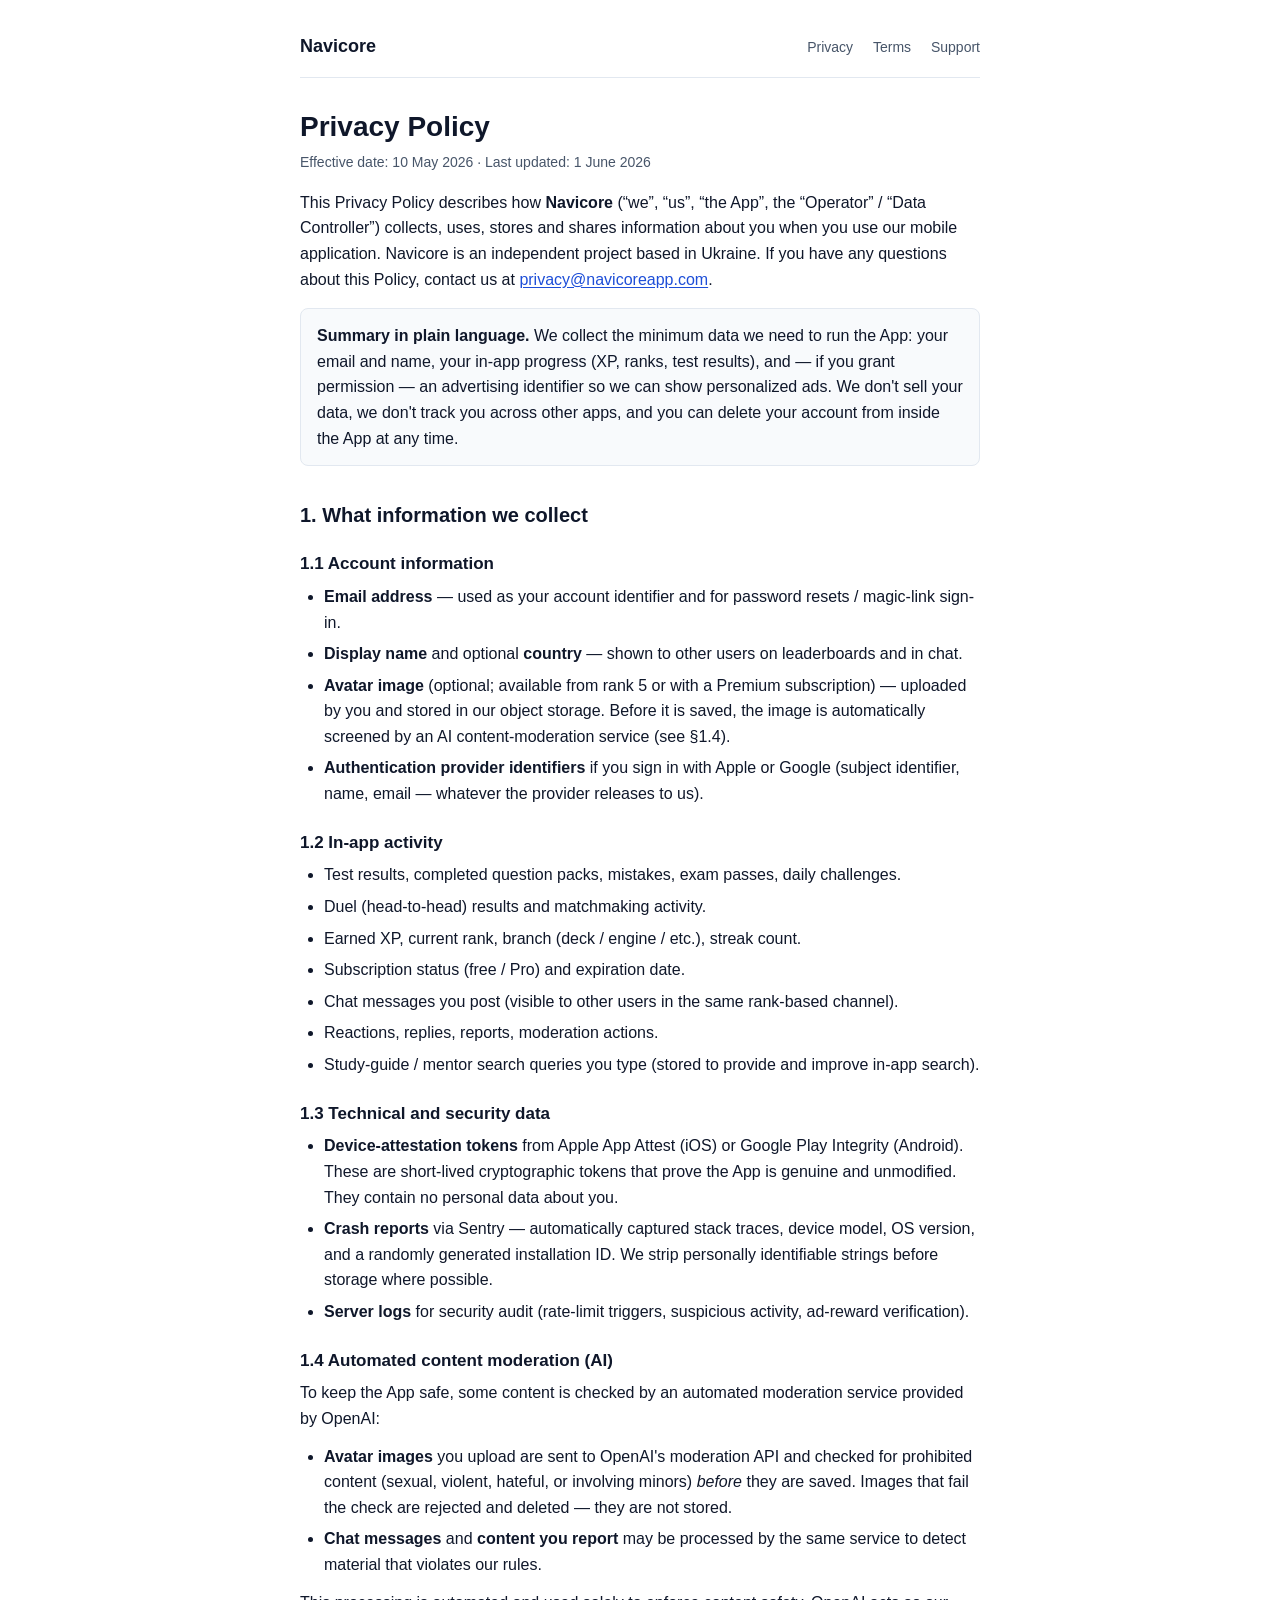
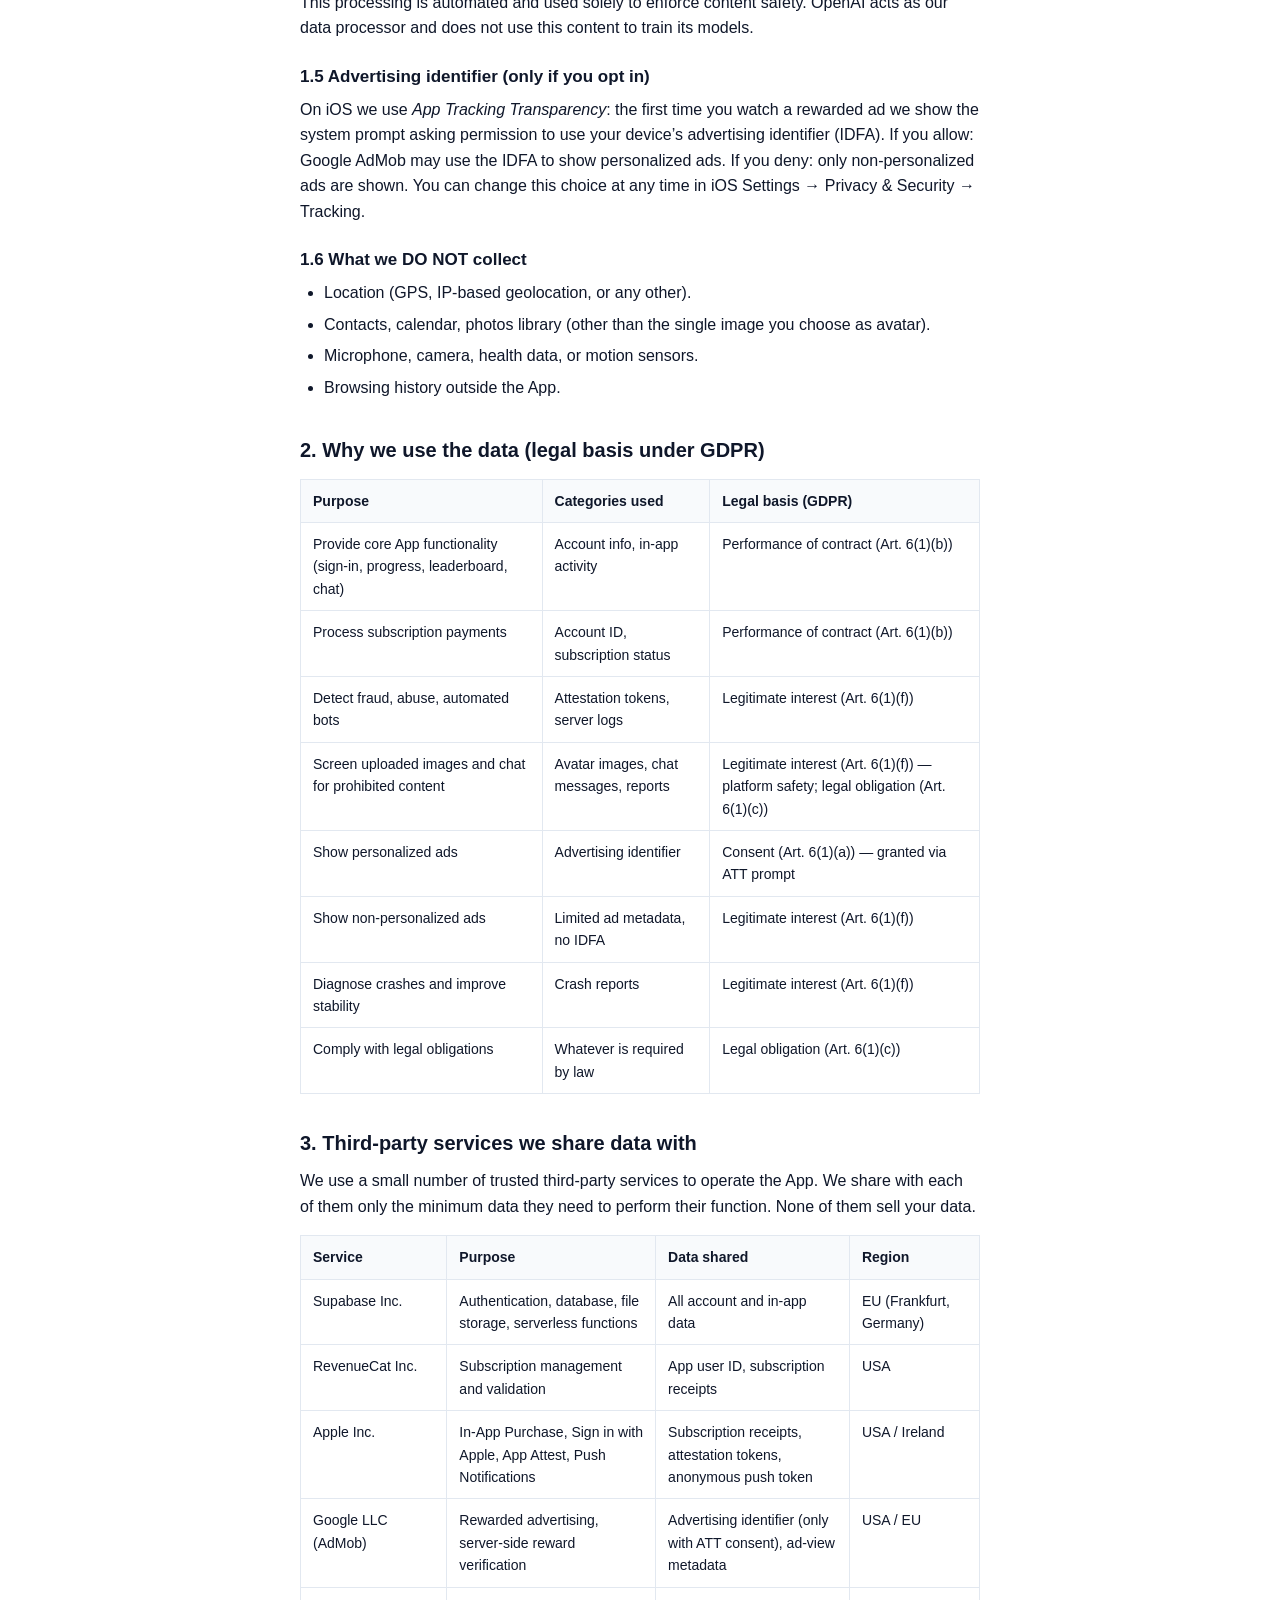
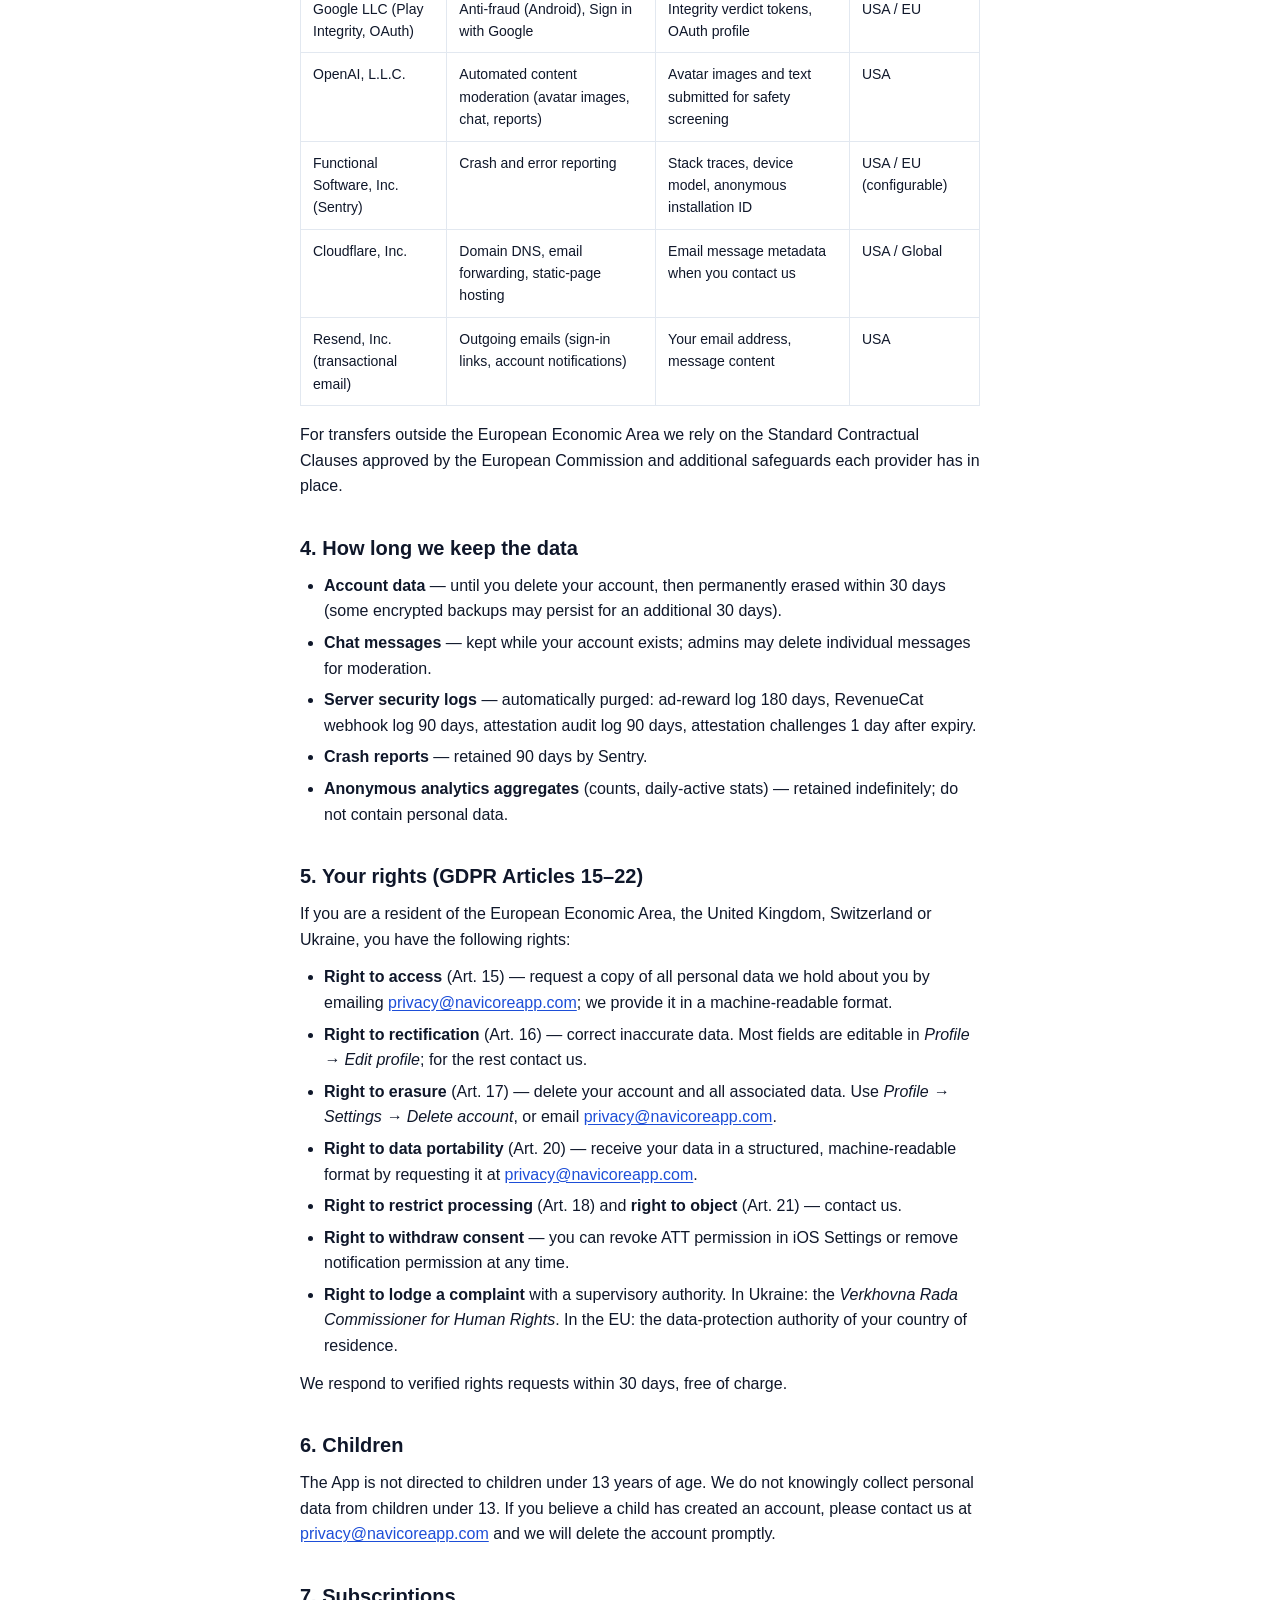
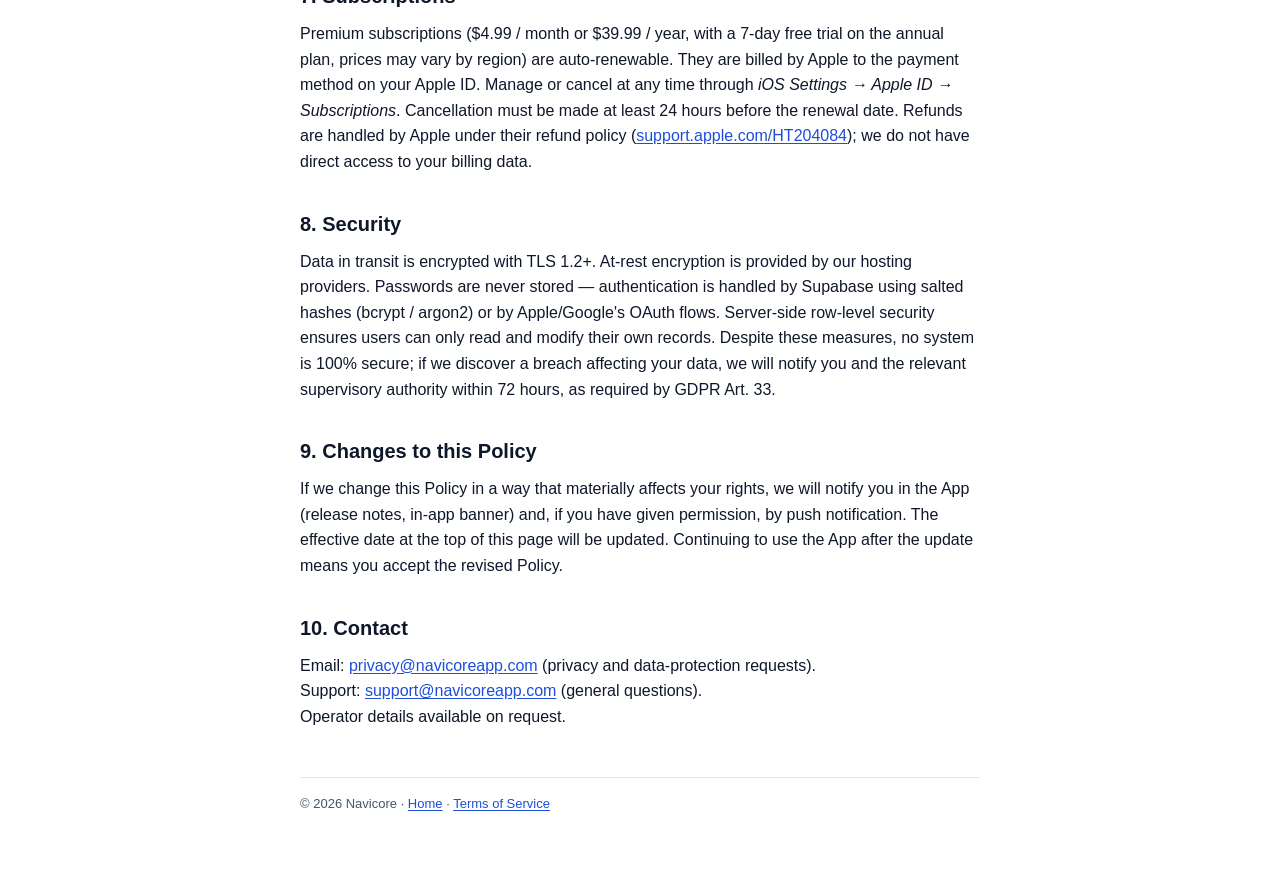
==== en/privacy/index.html @ 6b127b78 "chore: restructure for GitHub Pages (relative paths, directory clean URLs) Serve correctly as a GitH" ====
<!doctype html>
<html lang="en">
<head>
  <meta charset="utf-8">
  <meta name="viewport" content="width=device-width, initial-scale=1">
  <title>Privacy Policy — Navicore</title>
  <link rel="stylesheet" href="../../style.css">
</head>
<body>
  <main class="container">
    <header>
      <a class="brand" href="../../">Navicore</a>
      <nav>
        <a href="../privacy/">Privacy</a>
        <a href="../terms/">Terms</a>
        <a href="../support/">Support</a>
      </nav>
    </header>

    <h1>Privacy Policy</h1>
    <p class="meta">Effective date: 10 May 2026 · Last updated: 1 June 2026</p>

    <p>
      This Privacy Policy describes how <strong>Navicore</strong>
      (“we”, “us”, “the App”, the “Operator” / “Data Controller”) collects,
      uses, stores and shares information about you when you use our mobile
      application. Navicore is an independent project based in Ukraine.
      If you have any questions about this Policy, contact us at
      <a href="mailto:privacy@navicoreapp.com">privacy@navicoreapp.com</a>.
    </p>

    <div class="callout">
      <strong>Summary in plain language.</strong> We collect the minimum data
      we need to run the App: your email and name, your in-app progress
      (XP, ranks, test results), and — if you grant permission — an
      advertising identifier so we can show personalized ads. We don't sell
      your data, we don't track you across other apps, and you can delete
      your account from inside the App at any time.
    </div>

    <h2>1. What information we collect</h2>

    <h3>1.1 Account information</h3>
    <ul>
      <li><strong>Email address</strong> — used as your account identifier and for password resets / magic-link sign-in.</li>
      <li><strong>Display name</strong> and optional <strong>country</strong> — shown to other users on leaderboards and in chat.</li>
      <li><strong>Avatar image</strong> (optional; available from rank 5 or with a Premium subscription) — uploaded by you and stored in our object storage. Before it is saved, the image is automatically screened by an AI content-moderation service (see §1.4).</li>
      <li><strong>Authentication provider identifiers</strong> if you sign in with Apple or Google (subject identifier, name, email — whatever the provider releases to us).</li>
    </ul>

    <h3>1.2 In-app activity</h3>
    <ul>
      <li>Test results, completed question packs, mistakes, exam passes, daily challenges.</li>
      <li>Duel (head-to-head) results and matchmaking activity.</li>
      <li>Earned XP, current rank, branch (deck / engine / etc.), streak count.</li>
      <li>Subscription status (free / Pro) and expiration date.</li>
      <li>Chat messages you post (visible to other users in the same rank-based channel).</li>
      <li>Reactions, replies, reports, moderation actions.</li>
      <li>Study-guide / mentor search queries you type (stored to provide and improve in-app search).</li>
    </ul>

    <h3>1.3 Technical and security data</h3>
    <ul>
      <li><strong>Device-attestation tokens</strong> from Apple App Attest (iOS) or Google Play Integrity (Android). These are short-lived cryptographic tokens that prove the App is genuine and unmodified. They contain no personal data about you.</li>
      <li><strong>Crash reports</strong> via Sentry — automatically captured stack traces, device model, OS version, and a randomly generated installation ID. We strip personally identifiable strings before storage where possible.</li>
      <li><strong>Server logs</strong> for security audit (rate-limit triggers, suspicious activity, ad-reward verification).</li>
    </ul>

    <h3>1.4 Automated content moderation (AI)</h3>
    <p>
      To keep the App safe, some content is checked by an automated
      moderation service provided by OpenAI:
    </p>
    <ul>
      <li><strong>Avatar images</strong> you upload are sent to OpenAI's moderation API and checked for prohibited content (sexual, violent, hateful, or involving minors) <em>before</em> they are saved. Images that fail the check are rejected and deleted — they are not stored.</li>
      <li><strong>Chat messages</strong> and <strong>content you report</strong> may be processed by the same service to detect material that violates our rules.</li>
    </ul>
    <p>
      This processing is automated and used solely to enforce content
      safety. OpenAI acts as our data processor and does not use this
      content to train its models.
    </p>

    <h3>1.5 Advertising identifier (only if you opt in)</h3>
    <p>
      On iOS we use <em>App Tracking Transparency</em>: the first time you
      watch a rewarded ad we show the system prompt asking permission to
      use your device’s advertising identifier (IDFA). If you allow:
      Google AdMob may use the IDFA to show personalized ads. If you deny:
      only non-personalized ads are shown. You can change this choice at
      any time in iOS Settings → Privacy &amp; Security → Tracking.
    </p>

    <h3>1.6 What we DO NOT collect</h3>
    <ul>
      <li>Location (GPS, IP-based geolocation, or any other).</li>
      <li>Contacts, calendar, photos library (other than the single image you choose as avatar).</li>
      <li>Microphone, camera, health data, or motion sensors.</li>
      <li>Browsing history outside the App.</li>
    </ul>

    <h2>2. Why we use the data (legal basis under GDPR)</h2>

    <table>
      <thead>
        <tr><th>Purpose</th><th>Categories used</th><th>Legal basis (GDPR)</th></tr>
      </thead>
      <tbody>
        <tr>
          <td>Provide core App functionality (sign-in, progress, leaderboard, chat)</td>
          <td>Account info, in-app activity</td>
          <td>Performance of contract (Art. 6(1)(b))</td>
        </tr>
        <tr>
          <td>Process subscription payments</td>
          <td>Account ID, subscription status</td>
          <td>Performance of contract (Art. 6(1)(b))</td>
        </tr>
        <tr>
          <td>Detect fraud, abuse, automated bots</td>
          <td>Attestation tokens, server logs</td>
          <td>Legitimate interest (Art. 6(1)(f))</td>
        </tr>
        <tr>
          <td>Screen uploaded images and chat for prohibited content</td>
          <td>Avatar images, chat messages, reports</td>
          <td>Legitimate interest (Art. 6(1)(f)) — platform safety; legal obligation (Art. 6(1)(c))</td>
        </tr>
        <tr>
          <td>Show personalized ads</td>
          <td>Advertising identifier</td>
          <td>Consent (Art. 6(1)(a)) — granted via ATT prompt</td>
        </tr>
        <tr>
          <td>Show non-personalized ads</td>
          <td>Limited ad metadata, no IDFA</td>
          <td>Legitimate interest (Art. 6(1)(f))</td>
        </tr>
        <tr>
          <td>Diagnose crashes and improve stability</td>
          <td>Crash reports</td>
          <td>Legitimate interest (Art. 6(1)(f))</td>
        </tr>
        <tr>
          <td>Comply with legal obligations</td>
          <td>Whatever is required by law</td>
          <td>Legal obligation (Art. 6(1)(c))</td>
        </tr>
      </tbody>
    </table>

    <h2>3. Third-party services we share data with</h2>

    <p>
      We use a small number of trusted third-party services to operate the
      App. We share with each of them only the minimum data they need to
      perform their function. None of them sell your data.
    </p>

    <table>
      <thead>
        <tr><th>Service</th><th>Purpose</th><th>Data shared</th><th>Region</th></tr>
      </thead>
      <tbody>
        <tr>
          <td>Supabase Inc.</td>
          <td>Authentication, database, file storage, serverless functions</td>
          <td>All account and in-app data</td>
          <td>EU (Frankfurt, Germany)</td>
        </tr>
        <tr>
          <td>RevenueCat Inc.</td>
          <td>Subscription management and validation</td>
          <td>App user ID, subscription receipts</td>
          <td>USA</td>
        </tr>
        <tr>
          <td>Apple Inc.</td>
          <td>In-App Purchase, Sign in with Apple, App Attest, Push Notifications</td>
          <td>Subscription receipts, attestation tokens, anonymous push token</td>
          <td>USA / Ireland</td>
        </tr>
        <tr>
          <td>Google LLC (AdMob)</td>
          <td>Rewarded advertising, server-side reward verification</td>
          <td>Advertising identifier (only with ATT consent), ad-view metadata</td>
          <td>USA / EU</td>
        </tr>
        <tr>
          <td>Google LLC (Play Integrity, OAuth)</td>
          <td>Anti-fraud (Android), Sign in with Google</td>
          <td>Integrity verdict tokens, OAuth profile</td>
          <td>USA / EU</td>
        </tr>
        <tr>
          <td>OpenAI, L.L.C.</td>
          <td>Automated content moderation (avatar images, chat, reports)</td>
          <td>Avatar images and text submitted for safety screening</td>
          <td>USA</td>
        </tr>
        <tr>
          <td>Functional Software, Inc. (Sentry)</td>
          <td>Crash and error reporting</td>
          <td>Stack traces, device model, anonymous installation ID</td>
          <td>USA / EU (configurable)</td>
        </tr>
        <tr>
          <td>Cloudflare, Inc.</td>
          <td>Domain DNS, email forwarding, static-page hosting</td>
          <td>Email message metadata when you contact us</td>
          <td>USA / Global</td>
        </tr>
        <tr>
          <td>Resend, Inc. (transactional email)</td>
          <td>Outgoing emails (sign-in links, account notifications)</td>
          <td>Your email address, message content</td>
          <td>USA</td>
        </tr>
      </tbody>
    </table>

    <p>
      For transfers outside the European Economic Area we rely on the
      Standard Contractual Clauses approved by the European Commission and
      additional safeguards each provider has in place.
    </p>

    <h2>4. How long we keep the data</h2>
    <ul>
      <li><strong>Account data</strong> — until you delete your account, then permanently erased within 30 days (some encrypted backups may persist for an additional 30 days).</li>
      <li><strong>Chat messages</strong> — kept while your account exists; admins may delete individual messages for moderation.</li>
      <li><strong>Server security logs</strong> — automatically purged: ad-reward log 180 days, RevenueCat webhook log 90 days, attestation audit log 90 days, attestation challenges 1 day after expiry.</li>
      <li><strong>Crash reports</strong> — retained 90 days by Sentry.</li>
      <li><strong>Anonymous analytics aggregates</strong> (counts, daily-active stats) — retained indefinitely; do not contain personal data.</li>
    </ul>

    <h2>5. Your rights (GDPR Articles 15–22)</h2>

    <p>If you are a resident of the European Economic Area, the United Kingdom, Switzerland or Ukraine, you have the following rights:</p>

    <ul>
      <li><strong>Right to access</strong> (Art. 15) — request a copy of all personal data we hold about you by emailing <a href="mailto:privacy@navicoreapp.com">privacy@navicoreapp.com</a>; we provide it in a machine-readable format.</li>
      <li><strong>Right to rectification</strong> (Art. 16) — correct inaccurate data. Most fields are editable in <em>Profile → Edit profile</em>; for the rest contact us.</li>
      <li><strong>Right to erasure</strong> (Art. 17) — delete your account and all associated data. Use <em>Profile → Settings → Delete account</em>, or email <a href="mailto:privacy@navicoreapp.com">privacy@navicoreapp.com</a>.</li>
      <li><strong>Right to data portability</strong> (Art. 20) — receive your data in a structured, machine-readable format by requesting it at <a href="mailto:privacy@navicoreapp.com">privacy@navicoreapp.com</a>.</li>
      <li><strong>Right to restrict processing</strong> (Art. 18) and <strong>right to object</strong> (Art. 21) — contact us.</li>
      <li><strong>Right to withdraw consent</strong> — you can revoke ATT permission in iOS Settings or remove notification permission at any time.</li>
      <li><strong>Right to lodge a complaint</strong> with a supervisory authority. In Ukraine: the <em>Verkhovna Rada Commissioner for Human Rights</em>. In the EU: the data-protection authority of your country of residence.</li>
    </ul>

    <p>We respond to verified rights requests within 30 days, free of charge.</p>

    <h2>6. Children</h2>
    <p>
      The App is not directed to children under 13 years of age. We do not
      knowingly collect personal data from children under 13. If you believe
      a child has created an account, please contact us at
      <a href="mailto:privacy@navicoreapp.com">privacy@navicoreapp.com</a>
      and we will delete the account promptly.
    </p>

    <h2>7. Subscriptions</h2>
    <p>
      Premium subscriptions ($4.99 / month or $39.99 / year, with a 7-day
      free trial on the annual plan, prices may vary by region) are
      auto-renewable. They are billed by Apple to the payment method on
      your Apple ID. Manage or cancel at any time through
      <em>iOS Settings → Apple ID → Subscriptions</em>. Cancellation must
      be made at least 24 hours before the renewal date. Refunds are
      handled by Apple under their refund policy
      (<a href="https://support.apple.com/en-us/HT204084">support.apple.com/HT204084</a>);
      we do not have direct access to your billing data.
    </p>

    <h2>8. Security</h2>
    <p>
      Data in transit is encrypted with TLS 1.2+. At-rest encryption is
      provided by our hosting providers. Passwords are never stored —
      authentication is handled by Supabase using salted hashes (bcrypt /
      argon2) or by Apple/Google's OAuth flows. Server-side row-level
      security ensures users can only read and modify their own records.
      Despite these measures, no system is 100% secure; if we discover a
      breach affecting your data, we will notify you and the relevant
      supervisory authority within 72 hours, as required by GDPR Art. 33.
    </p>

    <h2>9. Changes to this Policy</h2>
    <p>
      If we change this Policy in a way that materially affects your
      rights, we will notify you in the App (release notes, in-app banner)
      and, if you have given permission, by push notification. The
      effective date at the top of this page will be updated. Continuing
      to use the App after the update means you accept the revised Policy.
    </p>

    <h2>10. Contact</h2>
    <p>
      Email: <a href="mailto:privacy@navicoreapp.com">privacy@navicoreapp.com</a>
      (privacy and data-protection requests).<br>
      Support: <a href="mailto:support@navicoreapp.com">support@navicoreapp.com</a>
      (general questions).<br>
      Operator details available on request.
    </p>

    <footer>
      © 2026 Navicore · <a href="../../">Home</a> ·
      <a href="../terms/">Terms of Service</a>
    </footer>
  </main>
</body>
</html>
---- style.css ----
:root {
  --fg: #0f172a;
  --muted: #475569;
  --bg: #ffffff;
  --card: #f8fafc;
  --border: #e2e8f0;
  --link: #1d4ed8;
  --link-hover: #1e40af;
  --max-w: 720px;
  --radius: 8px;
}
@media (prefers-color-scheme: dark) {
  :root {
    --fg: #e2e8f0;
    --muted: #94a3b8;
    --bg: #0f172a;
    --card: #1e293b;
    --border: #334155;
    --link: #60a5fa;
    --link-hover: #93c5fd;
  }
}
* { box-sizing: border-box; }
html, body { margin: 0; padding: 0; }
body {
  font: 16px/1.6 -apple-system, BlinkMacSystemFont, "Segoe UI", Roboto, "Helvetica Neue", Arial, sans-serif;
  color: var(--fg);
  background: var(--bg);
  -webkit-font-smoothing: antialiased;
  text-rendering: optimizeLegibility;
}
.container {
  max-width: var(--max-w);
  margin: 0 auto;
  padding: 32px 20px 80px;
}
header {
  border-bottom: 1px solid var(--border);
  padding-bottom: 16px;
  margin-bottom: 32px;
  display: flex;
  align-items: baseline;
  justify-content: space-between;
  gap: 16px;
  flex-wrap: wrap;
}
header .brand {
  font-weight: 600;
  font-size: 18px;
  color: var(--fg);
  text-decoration: none;
}
header nav { font-size: 14px; }
header nav a { margin-left: 16px; color: var(--muted); text-decoration: none; }
header nav a:hover { color: var(--link); }
h1 { font-size: 28px; line-height: 1.2; margin: 0 0 8px; }
h2 { font-size: 20px; line-height: 1.3; margin: 36px 0 12px; }
h3 { font-size: 17px; line-height: 1.4; margin: 24px 0 8px; }
p, ul, ol { margin: 0 0 12px; }
ul, ol { padding-left: 24px; }
li { margin-bottom: 6px; }
strong { color: var(--fg); }
a { color: var(--link); text-decoration: underline; text-underline-offset: 2px; }
a:hover { color: var(--link-hover); }
code {
  background: var(--card);
  border: 1px solid var(--border);
  padding: 2px 6px;
  border-radius: 4px;
  font-family: ui-monospace, SFMono-Regular, "SF Mono", Menlo, monospace;
  font-size: 0.92em;
}
.meta { color: var(--muted); font-size: 14px; margin-bottom: 16px; }
.callout {
  background: var(--card);
  border: 1px solid var(--border);
  border-radius: var(--radius);
  padding: 14px 16px;
  margin: 16px 0;
}
table {
  width: 100%;
  border-collapse: collapse;
  margin: 16px 0;
  font-size: 14px;
}
th, td {
  border: 1px solid var(--border);
  padding: 10px 12px;
  text-align: left;
  vertical-align: top;
}
th { background: var(--card); font-weight: 600; }
footer {
  margin-top: 48px;
  padding-top: 16px;
  border-top: 1px solid var(--border);
  color: var(--muted);
  font-size: 13px;
}
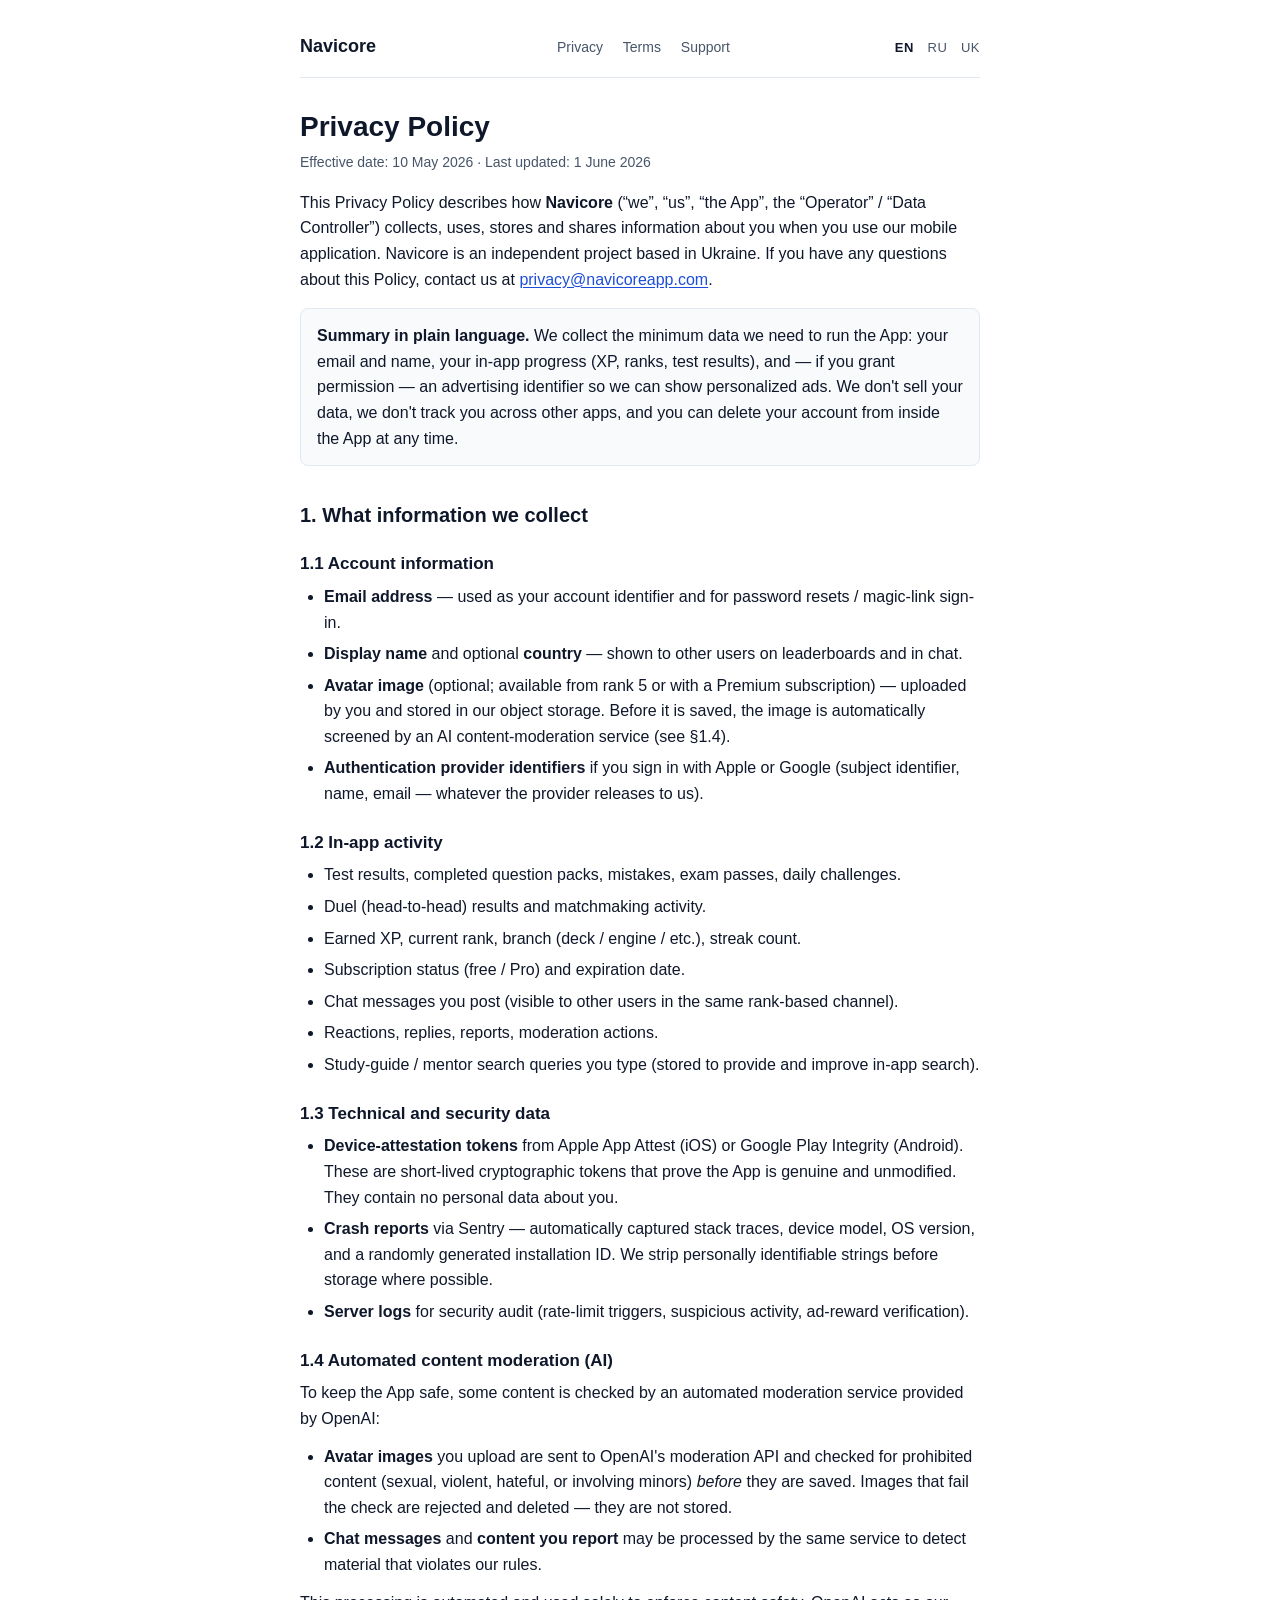
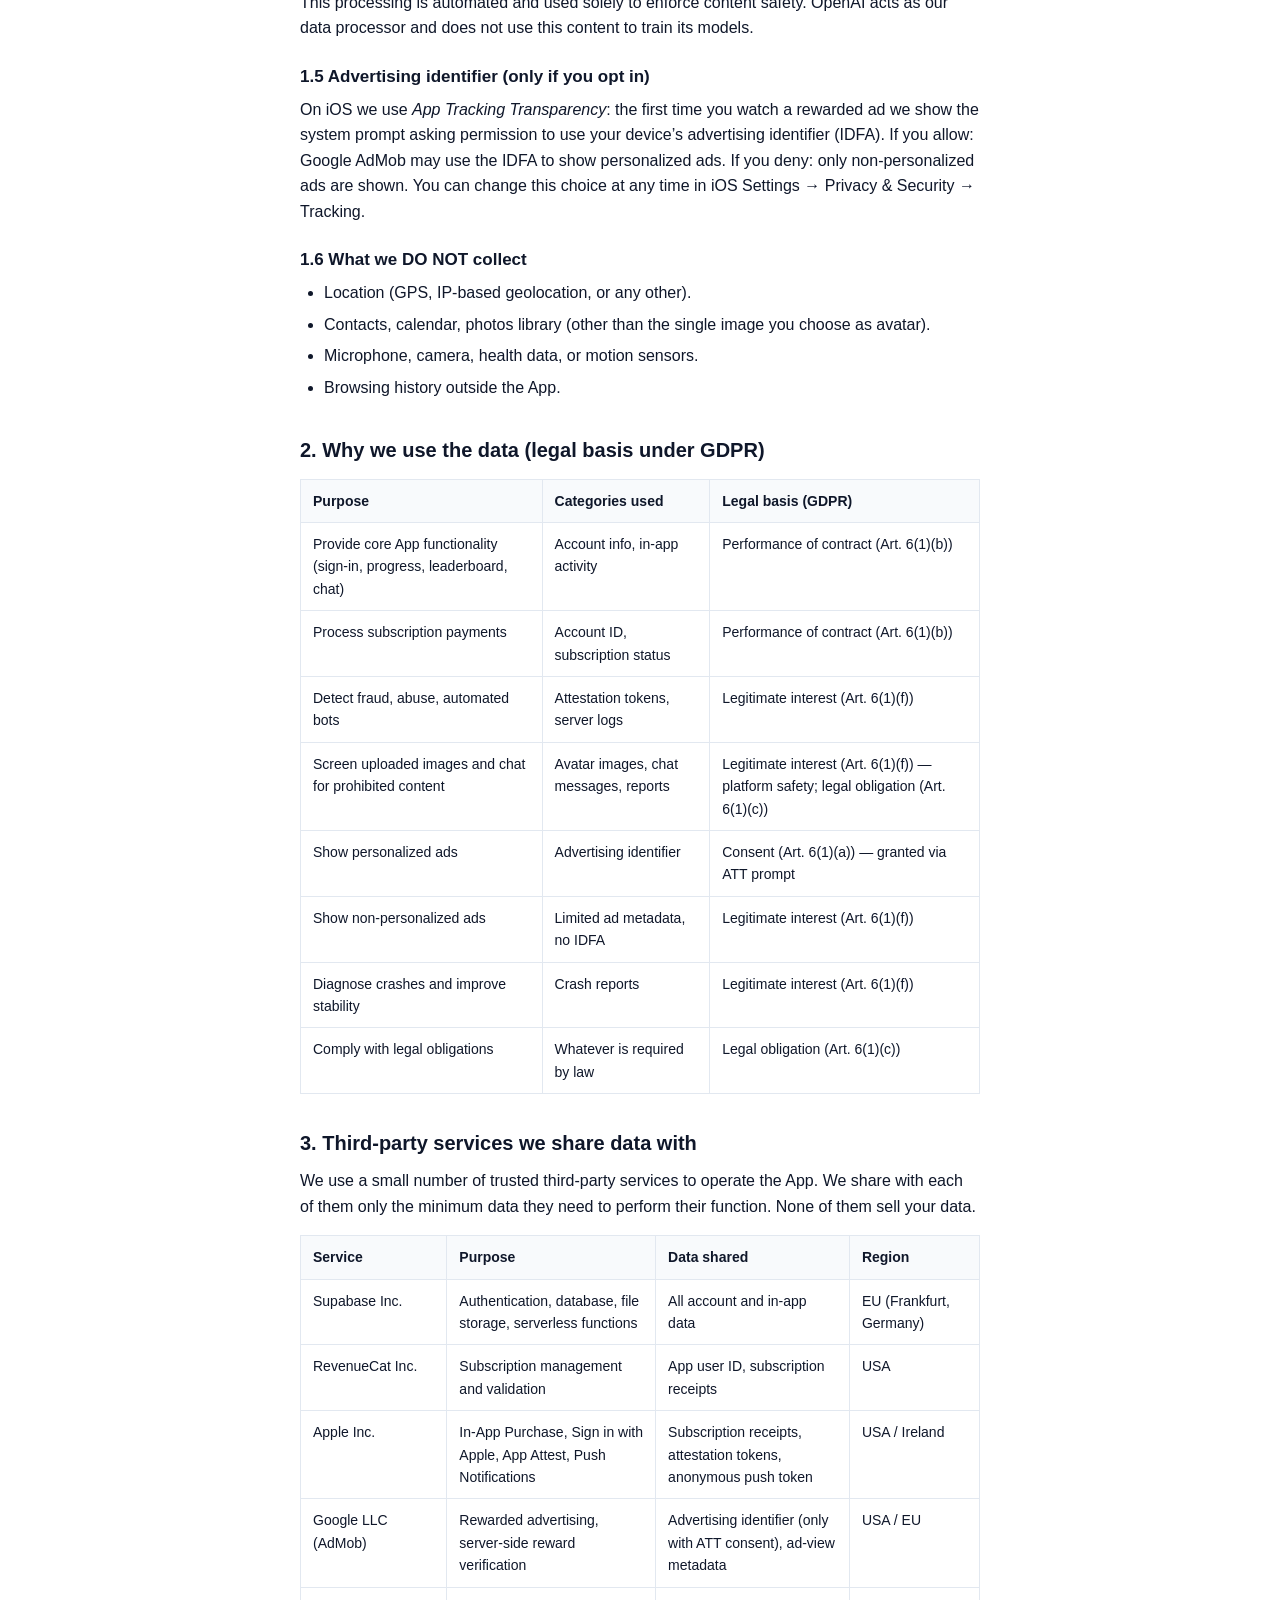
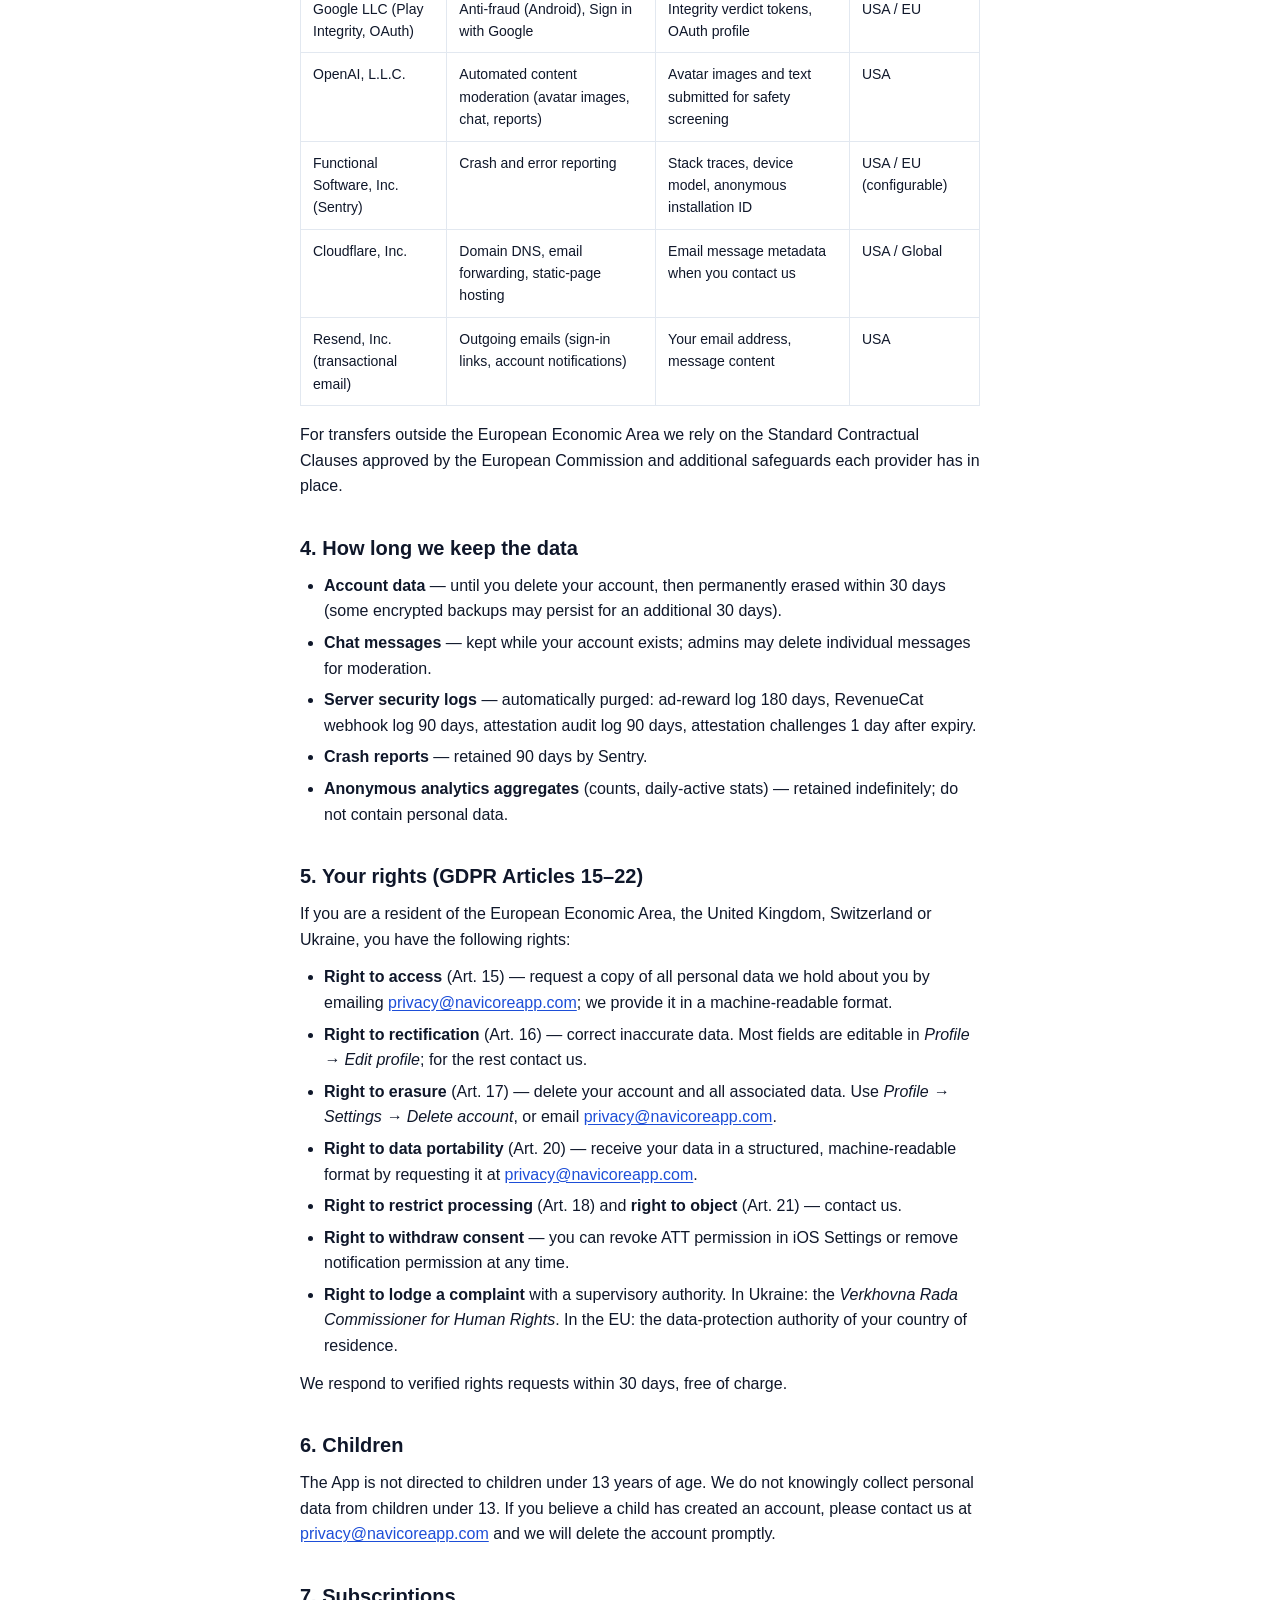
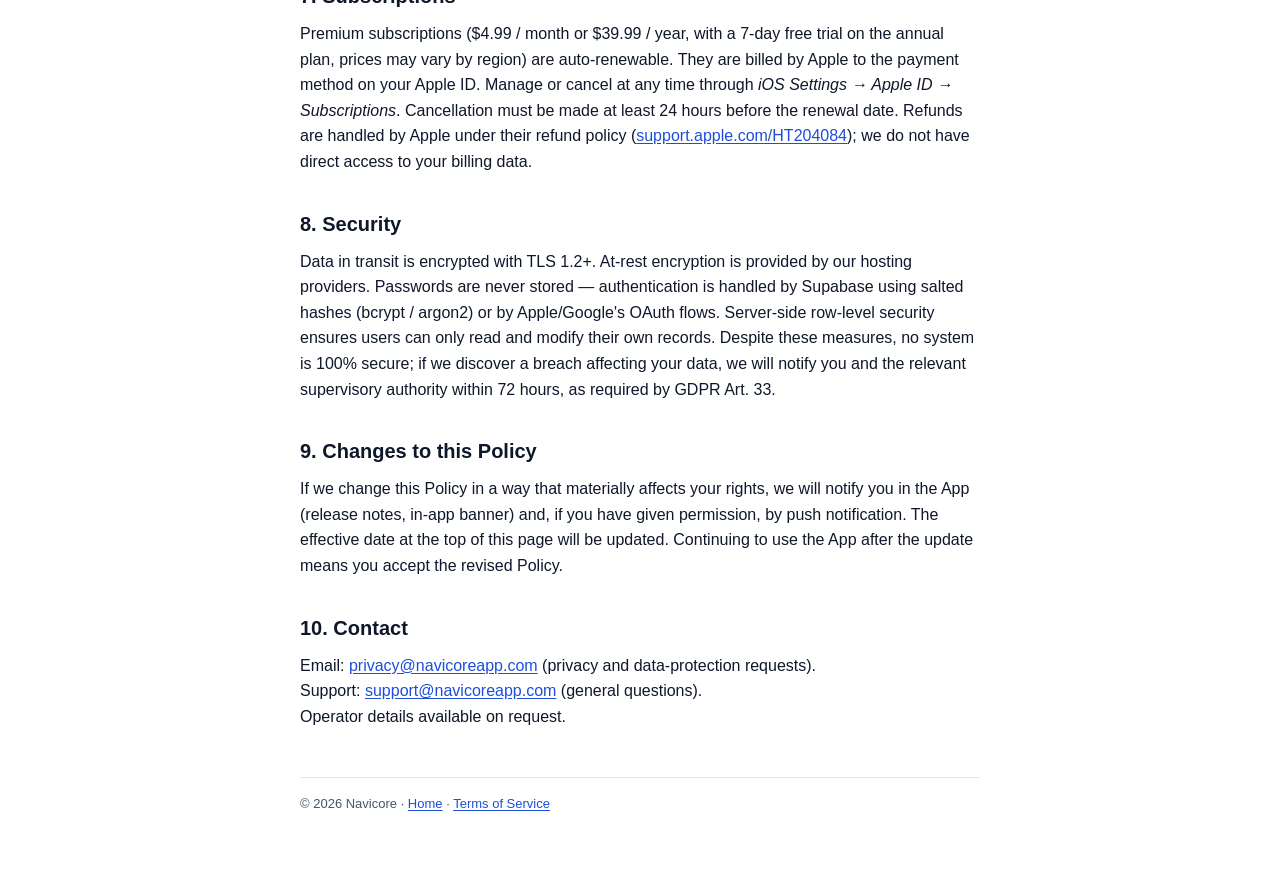
==== commit 5707a7f0: "feat(i18n): add Russian & Ukrainian versions + language switcher - Add /ru and /uk translations of p" ====
--- a/en/privacy/index.html
+++ b/en/privacy/index.html
@@ -15,6 +15,11 @@
         <a href="../terms/">Terms</a>
         <a href="../support/">Support</a>
       </nav>
+      <div class="langs">
+        <a href="../../en/privacy/" class="active">EN</a>
+        <a href="../../ru/privacy/">RU</a>
+        <a href="../../uk/privacy/">UK</a>
+      </div>
     </header>
 
     <h1>Privacy Policy</h1>
--- a/style.css
+++ b/style.css
@@ -53,6 +53,11 @@
 header nav { font-size: 14px; }
 header nav a { margin-left: 16px; color: var(--muted); text-decoration: none; }
 header nav a:hover { color: var(--link); }
+.langs { font-size: 13px; }
+.langs a { margin-left: 10px; color: var(--muted); text-decoration: none; text-transform: uppercase; letter-spacing: .5px; }
+.langs a:first-child { margin-left: 0; }
+.langs a:hover { color: var(--link); }
+.langs a.active { color: var(--fg); font-weight: 600; }
 h1 { font-size: 28px; line-height: 1.2; margin: 0 0 8px; }
 h2 { font-size: 20px; line-height: 1.3; margin: 36px 0 12px; }
 h3 { font-size: 17px; line-height: 1.4; margin: 24px 0 8px; }
